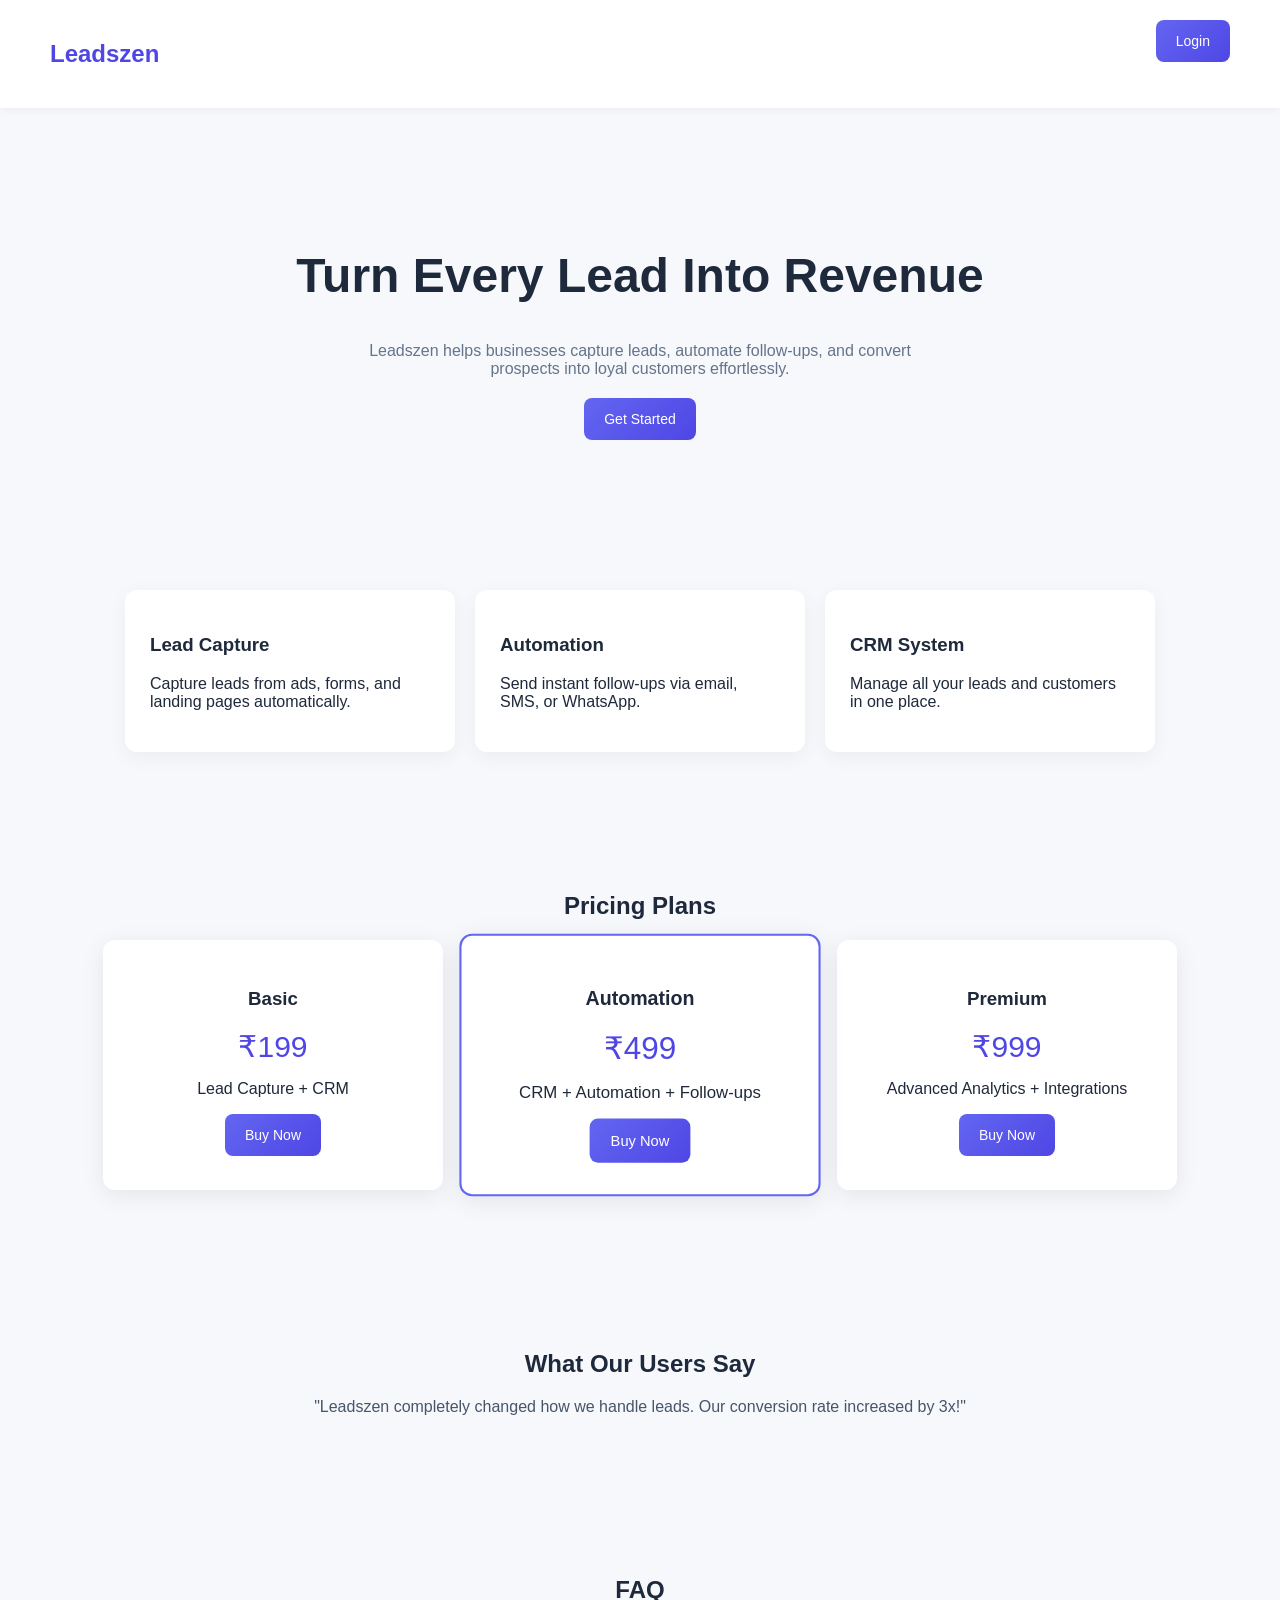
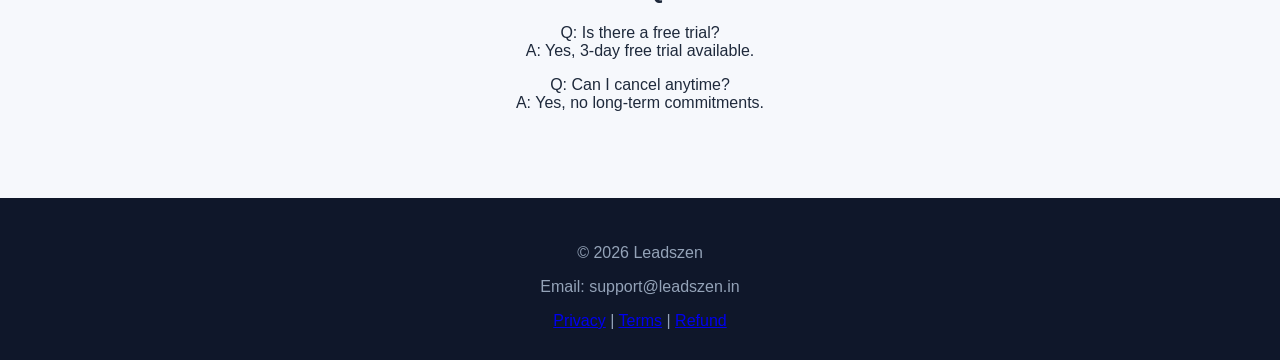
==== index.html @ 7868b352 "updated version of ui" ====
<!DOCTYPE html>
<html lang="en">
<head>
<meta charset="UTF-8">
<meta name="viewport" content="width=device-width, initial-scale=1.0">
<title>Leadszen - Smart Lead Automation</title>

<style>
body {
  margin: 0;
  font-family: 'Segoe UI', sans-serif;
  background: #f6f8fc;
  color: #1e293b;
}

/* HEADER */
header {
  display: flex;
  justify-content: space-between;
  padding: 20px 50px;
  background: white;
  box-shadow: 0 2px 10px rgba(0,0,0,0.05);
}

header h2 {
  color: #4f46e5;
}

.btn {
  height: 42px;               /* 👈 fixed height */
  padding: 0 20px;            /* remove vertical padding */
  background: linear-gradient(135deg, #6366f1, #4f46e5);
  color: white;
  border-radius: 8px;
  border: none;
  cursor: pointer;

  display: inline-flex;       /* 👈 center content */
  align-items: center;
  justify-content: center;

  font-size: 14px;
  font-weight: 500;
  text-decoration: none;
}

/* HERO */
.hero {
  text-align: center;
  padding: 100px 20px;
}

.hero h1 {
  font-size: 48px;
}

.hero p {
  margin: 20px auto;
  max-width: 600px;
  color: #64748b;
}

/* FEATURES */
.features {
  display: flex;
  justify-content: center;
  gap: 20px;
  padding: 50px;
  flex-wrap: wrap;
}

.feature {
  background: white;
  padding: 25px;
  width: 280px;
  border-radius: 12px;
  box-shadow: 0 5px 20px rgba(0,0,0,0.05);
}

/* PRICING */
.section {
  padding: 70px 20px;
  text-align: center;
}

.pricing-container {
  display: flex;
  justify-content: center;
  gap: 25px;
  flex-wrap: wrap;
}

.card {
  background: white;
  padding: 30px;
  width: 280px;
  border-radius: 12px;
  box-shadow: 0 5px 25px rgba(0,0,0,0.08);
}

.card.highlight {
  border: 2px solid #6366f1;
  transform: scale(1.05);
}

.price {
  font-size: 30px;
  color: #4f46e5;
  margin: 15px 0;
}

/* TESTIMONIAL */
.testimonial {
  max-width: 700px;
  margin: auto;
  color: #475569;
}

/* FOOTER */
footer {
  background: #0f172a;
  color: #94a3b8;
  padding: 30px;
  text-align: center;
}

/* LOGIN MODAL */
.modal {
  display: none;
  position: fixed;
  width: 100%;
  height: 100%;
  background: rgba(0,0,0,0.6);
  justify-content: center;
  align-items: center;
}

.modal-box {
  background: white;
  padding: 30px;
  border-radius: 10px;
  width: 320px;
  text-align: center;
}
</style>
</head>

<body>

<header>
  <h2>Leadszen</h2>
  <a href="/login.html" class="btn">Login</a>
</header>

<section class="hero">
  <h1>Turn Every Lead Into Revenue</h1>
  <p>
    Leadszen helps businesses capture leads, automate follow-ups, and convert prospects into loyal customers effortlessly.
  </p>
    <a href="/login.html" class="btn">Get Started</a>
</section>

<section class="features">
  <div class="feature">
    <h3>Lead Capture</h3>
    <p>Capture leads from ads, forms, and landing pages automatically.</p>
  </div>
  <div class="feature">
    <h3>Automation</h3>
    <p>Send instant follow-ups via email, SMS, or WhatsApp.</p>
  </div>
  <div class="feature">
    <h3>CRM System</h3>
    <p>Manage all your leads and customers in one place.</p>
  </div>
</section>

<section class="section">
  <h2>Pricing Plans</h2>
  <div class="pricing-container">

    <div class="card">
      <h3>Basic</h3>
      <p class="price">₹199</p>
      <p>Lead Capture + CRM</p>
      <button class="btn" onclick="buyPlan('basic')">Buy Now</button>
    </div>

    <div class="card highlight">
      <h3>Automation</h3>
      <p class="price">₹499</p>
      <p>CRM + Automation + Follow-ups</p>
      <button class="btn" onclick="buyPlan('automation')">Buy Now</button>
    </div>

    <div class="card">
      <h3>Premium</h3>
      <p class="price">₹999</p>
      <p>Advanced Analytics + Integrations</p>
      <button class="btn" onclick="buyPlan('premium')">Buy Now</button>
    </div>

  </div>
</section>

<section class="section">
  <h2>What Our Users Say</h2>
  <p class="testimonial">
    "Leadszen completely changed how we handle leads. Our conversion rate increased by 3x!"
  </p>
</section>

<section class="section">
  <h2>FAQ</h2>
  <p>Q: Is there a free trial?<br>A: Yes, 3-day free trial available.</p>
  <p>Q: Can I cancel anytime?<br>A: Yes, no long-term commitments.</p>
</section>

<footer>
  <p>© 2026 Leadszen</p>
  <p>Email: support@leadszen.in</p>
  <a href="/privacy-policy.html">Privacy</a> |
  <a href="/terms.html">Terms</a> |
  <a href="/refund-policy.html">Refund</a>
</footer>

<!-- LOGIN -->
<div class="modal" id="loginModal">
  <div class="modal-box">
    <h3>Login</h3>
    <input id="email" placeholder="Email"><br><br>
    <input id="password" type="password" placeholder="Password"><br><br>
    <button class="btn" onclick="login()">Login</button>
  </div>
</div>

<script>
function openLogin(){
  document.getElementById("loginModal").style.display="flex";
}

function login(){
  alert("Connect backend login here");
}

function buyPlan(plan){
  alert("Selected: " + plan + " (Next Razorpay)");
}
</script>

</body>
</html>
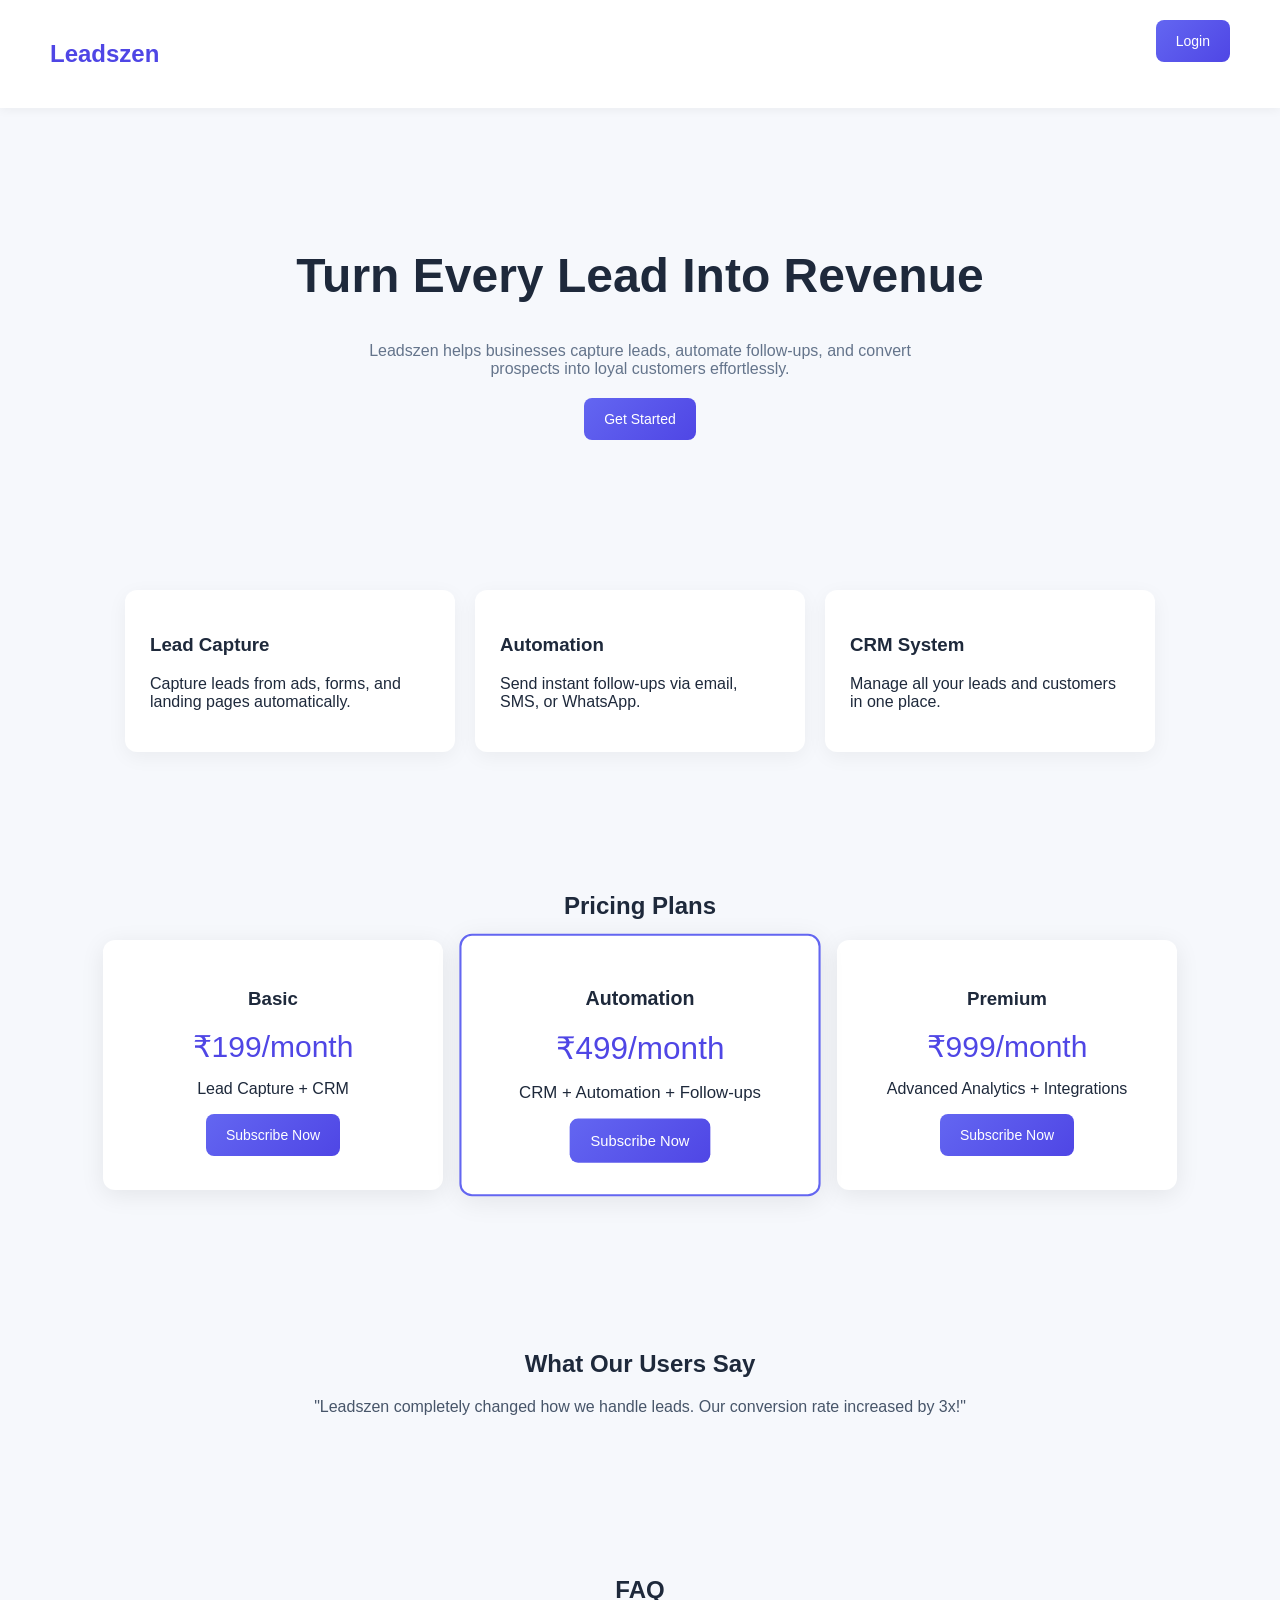
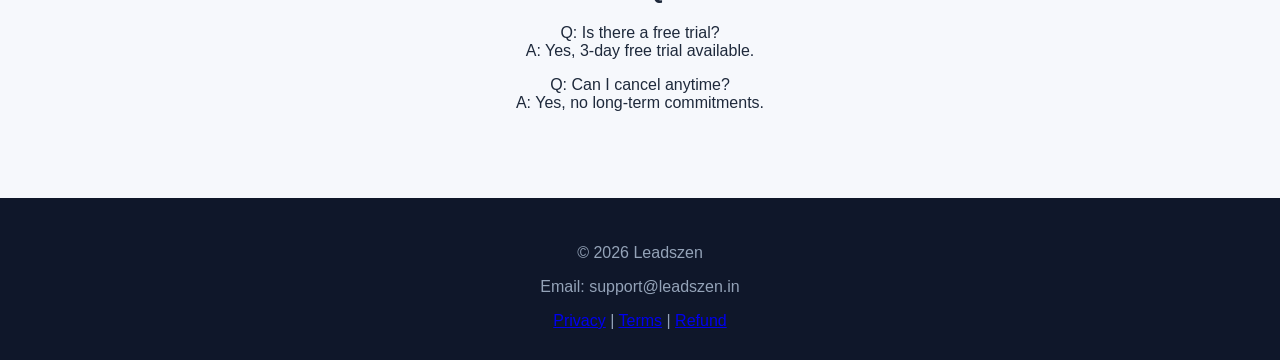
==== commit 0ae5220f: "update in testing" ====
--- a/index.html
+++ b/index.html
@@ -1,252 +1,482 @@
 <!DOCTYPE html>
 <html lang="en">
+
 <head>
-<meta charset="UTF-8">
-<meta name="viewport" content="width=device-width, initial-scale=1.0">
-<title>Leadszen - Smart Lead Automation</title>
-
-<style>
-body {
-  margin: 0;
-  font-family: 'Segoe UI', sans-serif;
-  background: #f6f8fc;
-  color: #1e293b;
+  <meta charset="UTF-8">
+  <meta name="viewport" content="width=device-width, initial-scale=1.0">
+  <title>Leadszen - Smart Lead Automation</title>
+  <link rel="icon" type="image/png" sizes="32x32" href="./assets/favicon.png">
+  <link rel="shortcut icon" href="./assets/favicon.png">
+
+  <style>
+    body {
+      margin: 0;
+      font-family: 'Segoe UI', sans-serif;
+      background: #f6f8fc;
+      color: #1e293b;
+    }
+
+    /* HEADER */
+    header {
+      display: flex;
+      justify-content: space-between;
+      padding: 20px 50px;
+      background: white;
+      box-shadow: 0 2px 10px rgba(0, 0, 0, 0.05);
+    }
+
+    header h2 {
+      color: #4f46e5;
+    }
+
+    .btn {
+      height: 42px;
+      /* 👈 fixed height */
+      padding: 0 20px;
+      /* remove vertical padding */
+      background: linear-gradient(135deg, #6366f1, #4f46e5);
+      color: white;
+      border-radius: 8px;
+      border: none;
+      cursor: pointer;
+
+      display: inline-flex;
+      /* 👈 center content */
+      align-items: center;
+      justify-content: center;
+
+      font-size: 14px;
+      font-weight: 500;
+      text-decoration: none;
+    }
+
+    /* HERO */
+    .hero {
+      text-align: center;
+      padding: 100px 20px;
+    }
+
+    .hero h1 {
+      font-size: 48px;
+    }
+
+    .hero p {
+      margin: 20px auto;
+      max-width: 600px;
+      color: #64748b;
+    }
+
+    /* FEATURES */
+    .features {
+      display: flex;
+      justify-content: center;
+      gap: 20px;
+      padding: 50px;
+      flex-wrap: wrap;
+    }
+
+    .feature {
+      background: white;
+      padding: 25px;
+      width: 280px;
+      border-radius: 12px;
+      box-shadow: 0 5px 20px rgba(0, 0, 0, 0.05);
+    }
+
+    /* PRICING */
+    .section {
+      padding: 70px 20px;
+      text-align: center;
+    }
+
+    .pricing-container {
+      display: flex;
+      justify-content: center;
+      gap: 25px;
+      flex-wrap: wrap;
+    }
+
+    .card {
+      background: white;
+      padding: 30px;
+      width: 280px;
+      border-radius: 12px;
+      box-shadow: 0 5px 25px rgba(0, 0, 0, 0.08);
+    }
+
+    .card.highlight {
+      border: 2px solid #6366f1;
+      transform: scale(1.05);
+    }
+
+    .price {
+      font-size: 30px;
+      color: #4f46e5;
+      margin: 15px 0;
+    }
+
+    /* TESTIMONIAL */
+    .testimonial {
+      max-width: 700px;
+      margin: auto;
+      color: #475569;
+    }
+
+    /* FOOTER */
+    footer {
+      background: #0f172a;
+      color: #94a3b8;
+      padding: 30px;
+      text-align: center;
+    }
+
+    /* LOGIN MODAL */
+    .modal {
+      display: none;
+      position: fixed;
+      width: 100%;
+      height: 100%;
+      background: rgba(0, 0, 0, 0.6);
+      justify-content: center;
+      align-items: center;
+    }
+
+    .modal-box {
+      background: white;
+      padding: 30px;
+      border-radius: 10px;
+      width: 320px;
+      text-align: center;
+    }
+
+
+.subscription-alert {
+  display: none;
+
+  background: #6366f1;
+  color: #ffffff;
+
+  padding: 15px;
+  margin: 20px auto;
+  max-width: 800px;
+
+  border-radius: 8px;
+  border: 2px solid #ffffff;
+
+  text-align: center;
+  font-weight: 600;
+  line-height: 1.6;
+
+  animation: pulseAlert 2s infinite;
 }
 
-/* HEADER */
-header {
-  display: flex;
-  justify-content: space-between;
-  padding: 20px 50px;
-  background: white;
-  box-shadow: 0 2px 10px rgba(0,0,0,0.05);
+.subs {
+  color: #0dfe00;
+  font-weight: 700;
 }
 
-header h2 {
-  color: #4f46e5;
+@keyframes pulseAlert {
+  0% {
+    transform: scale(1);
+    box-shadow: 0 0 0 rgba(99, 102, 241, 0.4);
+    border-color: #ffffff;
+  }
+
+  50% {
+    transform: scale(1.02);
+    box-shadow: 0 0 20px rgba(99, 102, 241, 0.9);
+    border-color: #0dfe00;
+  }
+
+  100% {
+    transform: scale(1);
+    box-shadow: 0 0 0 rgba(99, 102, 241, 0.4);
+    border-color: #ffffff;
+  }
 }
 
-.btn {
-  height: 42px;               /* 👈 fixed height */
-  padding: 0 20px;            /* remove vertical padding */
-  background: linear-gradient(135deg, #6366f1, #4f46e5);
-  color: white;
-  border-radius: 8px;
-  border: none;
-  cursor: pointer;
-
-  display: inline-flex;       /* 👈 center content */
-  align-items: center;
-  justify-content: center;
-
-  font-size: 14px;
-  font-weight: 500;
-  text-decoration: none;
+  </style>
+</head>
+
+<body>
+
+  <header>
+    <h2>Leadszen</h2>
+    <a href="/login.html" class="btn">Login</a>
+  </header>
+
+  <section class="hero">
+    <h1>Turn Every Lead Into Revenue</h1>
+    <p>
+      Leadszen helps businesses capture leads, automate follow-ups, and convert prospects into loyal customers
+      effortlessly.
+    </p>
+    <a href="/login.html" class="btn">Get Started</a>
+  </section>
+
+  
+  <div id="subscriptionAlert" class="subscription-alert">
+🚀 Your account is ready.<br>
+Choose a <b class="subs">subscription</b> plan below 👇 to unlock all LeadsZen features and automation tools.
+</div>
+
+  <section class="features">
+    <div class="feature">
+      <h3>Lead Capture</h3>
+      <p>Capture leads from ads, forms, and landing pages automatically.</p>
+    </div>
+    <div class="feature">
+      <h3>Automation</h3>
+      <p>Send instant follow-ups via email, SMS, or WhatsApp.</p>
+    </div>
+    <div class="feature">
+      <h3>CRM System</h3>
+      <p>Manage all your leads and customers in one place.</p>
+    </div>
+  </section>
+
+
+  <section class="section">
+    <h2>Pricing Plans</h2>
+    <div class="pricing-container">
+
+      <div class="card">
+        <h3>Basic</h3>
+        <p class="price">₹199<span>/month</span></p>
+        <p>Lead Capture + CRM</p>
+        <button class="btn" onclick="buyPlan('basic')">Subscribe Now</button>
+      </div>
+
+      <div class="card highlight">
+        <h3>Automation</h3>
+        <p class="price">₹499<span>/month</span></p>
+        <p>CRM + Automation + Follow-ups</p>
+        <button class="btn" onclick="buyPlan('automation')">Subscribe Now</button>
+      </div>
+
+      <div class="card">
+        <h3>Premium</h3>
+        <p class="price">₹999<span>/month</span></p>
+        <p>Advanced Analytics + Integrations</p>
+        <button class="btn" onclick="buyPlan('premium')">Subscribe Now</button>
+      </div>
+
+    </div>
+  </section>
+
+  <section class="section">
+    <h2>What Our Users Say</h2>
+    <p class="testimonial">
+      "Leadszen completely changed how we handle leads. Our conversion rate increased by 3x!"
+    </p>
+  </section>
+
+  <section class="section">
+    <h2>FAQ</h2>
+    <p>Q: Is there a free trial?<br>A: Yes, 3-day free trial available.</p>
+    <p>Q: Can I cancel anytime?<br>A: Yes, no long-term commitments.</p>
+  </section>
+
+  <footer>
+    <p>© 2026 Leadszen</p>
+    <p>Email: support@leadszen.in</p>
+    <a href="/privacy-policy.html">Privacy</a> |
+    <a href="/terms.html">Terms</a> |
+    <a href="/refund-policy.html">Refund</a>
+  </footer>
+
+  <!-- LOGIN -->
+  <div class="modal" id="loginModal">
+    <div class="modal-box">
+      <h3>Login</h3>
+      <input id="email" placeholder="Email"><br><br>
+      <input id="password" type="password" placeholder="Password"><br><br>
+      <button class="btn" onclick="login()">Login</button>
+    </div>
+  </div>
+
+  <script>
+    function openLogin() {
+      document.getElementById("loginModal").style.display = "flex";
+    }
+
+    function login() {
+      alert("Connect backend login here");
+    }
+
+    function buyPlan(plan) {
+      alert("Selected: " + plan + " (Next Razorpay)");
+    }
+
+
+  </script>
+  <script src="https://checkout.razorpay.com/v1/checkout.js"></script>
+
+
+  <script>
+
+    async function buyPlan(plan) {
+
+      const token = localStorage.getItem("token");
+
+      const API = "https://leadszen-v1.onrender.com/api";
+      // const API = "http://localhost:3000/api";
+if (!token) {
+
+  // showToast(
+  //   "🚀 Create an account and subscribe to a plan to get started with LeadsZen."
+  // );
+
+  alert("🚀 Create an account and subscribe to a plan to get started with LeadsZen.");
+
+  setTimeout(() => {
+    window.location.href = "login.html";
+  }, 3000);
+
+  return;
 }
 
-/* HERO */
-.hero {
-  text-align: center;
-  padding: 100px 20px;
+      try {
+
+        const response = await fetch(
+          `${API}/payment/create-order`,
+          {
+            method: "POST",
+            headers: {
+              "Content-Type": "application/json",
+              "Authorization": `Bearer ${token}`
+            },
+            body: JSON.stringify({
+              plan: plan.toUpperCase()
+            })
+          }
+        );
+
+        const data = await response.json();
+
+        if (!data.success) {
+
+          alert(data.message);
+
+          return;
+        }
+
+        const order = data.order;
+
+        const options = {
+
+          key: data.key,
+
+          amount: order.amount,
+
+          currency: order.currency,
+
+          name: "LeadsZen",
+
+          description: plan + " Plan",
+
+          order_id: order.id,
+
+          handler: async function (response) {
+
+            await verifyPayment(response);
+
+          },
+
+          theme: {
+            color: "#6366f1"
+          }
+
+        };
+        console.log("------options--------", options);
+
+        const rzp = new Razorpay(options);
+
+        rzp.on('payment.failed', function (response) {
+          console.log("PAYMENT FAILED");
+
+          console.log('---------resp------', response);
+
+          console.log('------err--------', response.error);
+
+        });
+
+        rzp.open();
+
+      } catch (err) {
+
+        console.error('-----err-----', err);
+
+        alert("Payment initialization failed");
+
+      }
+
+    }
+
+  </script>
+
+
+  <script>
+
+    const API = "https://leadszen-v1.onrender.com/api";
+    // const API = "http://localhost:3000/api";
+
+    async function verifyPayment(paymentData) {
+
+      const token = localStorage.getItem("token");
+
+      const response = await fetch(`
+    ${API}/payment/verify`,
+        {
+          method: "POST",
+
+          headers: {
+            "Content-Type": "application/json",
+            "Authorization": `Bearer ${token}`
+          },
+
+          body: JSON.stringify(paymentData)
+        }
+      );
+
+      const data = await response.json();
+
+      if (data.success) {
+
+        alert("Payment Successful");
+
+        window.location.href = "dashboard.html";
+
+      } else {
+
+        alert("Payment Verification Failed");
+
+      }
+
+    }
+
+    const params =new URLSearchParams( window.location.search);
+
+if(params.get("subscription")=== "required"){
+   document
+   .getElementById("subscriptionAlert")
+   .style.display = "block";
 }
 
-.hero h1 {
-  font-size: 48px;
-}
-
-.hero p {
-  margin: 20px auto;
-  max-width: 600px;
-  color: #64748b;
-}
-
-/* FEATURES */
-.features {
-  display: flex;
-  justify-content: center;
-  gap: 20px;
-  padding: 50px;
-  flex-wrap: wrap;
-}
-
-.feature {
-  background: white;
-  padding: 25px;
-  width: 280px;
-  border-radius: 12px;
-  box-shadow: 0 5px 20px rgba(0,0,0,0.05);
-}
-
-/* PRICING */
-.section {
-  padding: 70px 20px;
-  text-align: center;
-}
-
-.pricing-container {
-  display: flex;
-  justify-content: center;
-  gap: 25px;
-  flex-wrap: wrap;
-}
-
-.card {
-  background: white;
-  padding: 30px;
-  width: 280px;
-  border-radius: 12px;
-  box-shadow: 0 5px 25px rgba(0,0,0,0.08);
-}
-
-.card.highlight {
-  border: 2px solid #6366f1;
-  transform: scale(1.05);
-}
-
-.price {
-  font-size: 30px;
-  color: #4f46e5;
-  margin: 15px 0;
-}
-
-/* TESTIMONIAL */
-.testimonial {
-  max-width: 700px;
-  margin: auto;
-  color: #475569;
-}
-
-/* FOOTER */
-footer {
-  background: #0f172a;
-  color: #94a3b8;
-  padding: 30px;
-  text-align: center;
-}
-
-/* LOGIN MODAL */
-.modal {
-  display: none;
-  position: fixed;
-  width: 100%;
-  height: 100%;
-  background: rgba(0,0,0,0.6);
-  justify-content: center;
-  align-items: center;
-}
-
-.modal-box {
-  background: white;
-  padding: 30px;
-  border-radius: 10px;
-  width: 320px;
-  text-align: center;
-}
-</style>
-</head>
-
-<body>
-
-<header>
-  <h2>Leadszen</h2>
-  <a href="/login.html" class="btn">Login</a>
-</header>
-
-<section class="hero">
-  <h1>Turn Every Lead Into Revenue</h1>
-  <p>
-    Leadszen helps businesses capture leads, automate follow-ups, and convert prospects into loyal customers effortlessly.
-  </p>
-    <a href="/login.html" class="btn">Get Started</a>
-</section>
-
-<section class="features">
-  <div class="feature">
-    <h3>Lead Capture</h3>
-    <p>Capture leads from ads, forms, and landing pages automatically.</p>
-  </div>
-  <div class="feature">
-    <h3>Automation</h3>
-    <p>Send instant follow-ups via email, SMS, or WhatsApp.</p>
-  </div>
-  <div class="feature">
-    <h3>CRM System</h3>
-    <p>Manage all your leads and customers in one place.</p>
-  </div>
-</section>
-
-<section class="section">
-  <h2>Pricing Plans</h2>
-  <div class="pricing-container">
-
-    <div class="card">
-      <h3>Basic</h3>
-      <p class="price">₹199</p>
-      <p>Lead Capture + CRM</p>
-      <button class="btn" onclick="buyPlan('basic')">Buy Now</button>
-    </div>
-
-    <div class="card highlight">
-      <h3>Automation</h3>
-      <p class="price">₹499</p>
-      <p>CRM + Automation + Follow-ups</p>
-      <button class="btn" onclick="buyPlan('automation')">Buy Now</button>
-    </div>
-
-    <div class="card">
-      <h3>Premium</h3>
-      <p class="price">₹999</p>
-      <p>Advanced Analytics + Integrations</p>
-      <button class="btn" onclick="buyPlan('premium')">Buy Now</button>
-    </div>
-
-  </div>
-</section>
-
-<section class="section">
-  <h2>What Our Users Say</h2>
-  <p class="testimonial">
-    "Leadszen completely changed how we handle leads. Our conversion rate increased by 3x!"
-  </p>
-</section>
-
-<section class="section">
-  <h2>FAQ</h2>
-  <p>Q: Is there a free trial?<br>A: Yes, 3-day free trial available.</p>
-  <p>Q: Can I cancel anytime?<br>A: Yes, no long-term commitments.</p>
-</section>
-
-<footer>
-  <p>© 2026 Leadszen</p>
-  <p>Email: support@leadszen.in</p>
-  <a href="/privacy-policy.html">Privacy</a> |
-  <a href="/terms.html">Terms</a> |
-  <a href="/refund-policy.html">Refund</a>
-</footer>
-
-<!-- LOGIN -->
-<div class="modal" id="loginModal">
-  <div class="modal-box">
-    <h3>Login</h3>
-    <input id="email" placeholder="Email"><br><br>
-    <input id="password" type="password" placeholder="Password"><br><br>
-    <button class="btn" onclick="login()">Login</button>
-  </div>
-</div>
-
-<script>
-function openLogin(){
-  document.getElementById("loginModal").style.display="flex";
-}
-
-function login(){
-  alert("Connect backend login here");
-}
-
-function buyPlan(plan){
-  alert("Selected: " + plan + " (Next Razorpay)");
-}
-</script>
+    function showToast(msg) {
+      const t = document.getElementById("toast");
+      t.innerText = msg;
+      t.className = "toast show";
+
+      setTimeout(() => {
+        t.className = "toast";
+      }, 3000);
+    }
+
+
+  </script>
+<div id="toast" class="toast"></div>
 
 </body>
+
 </html>
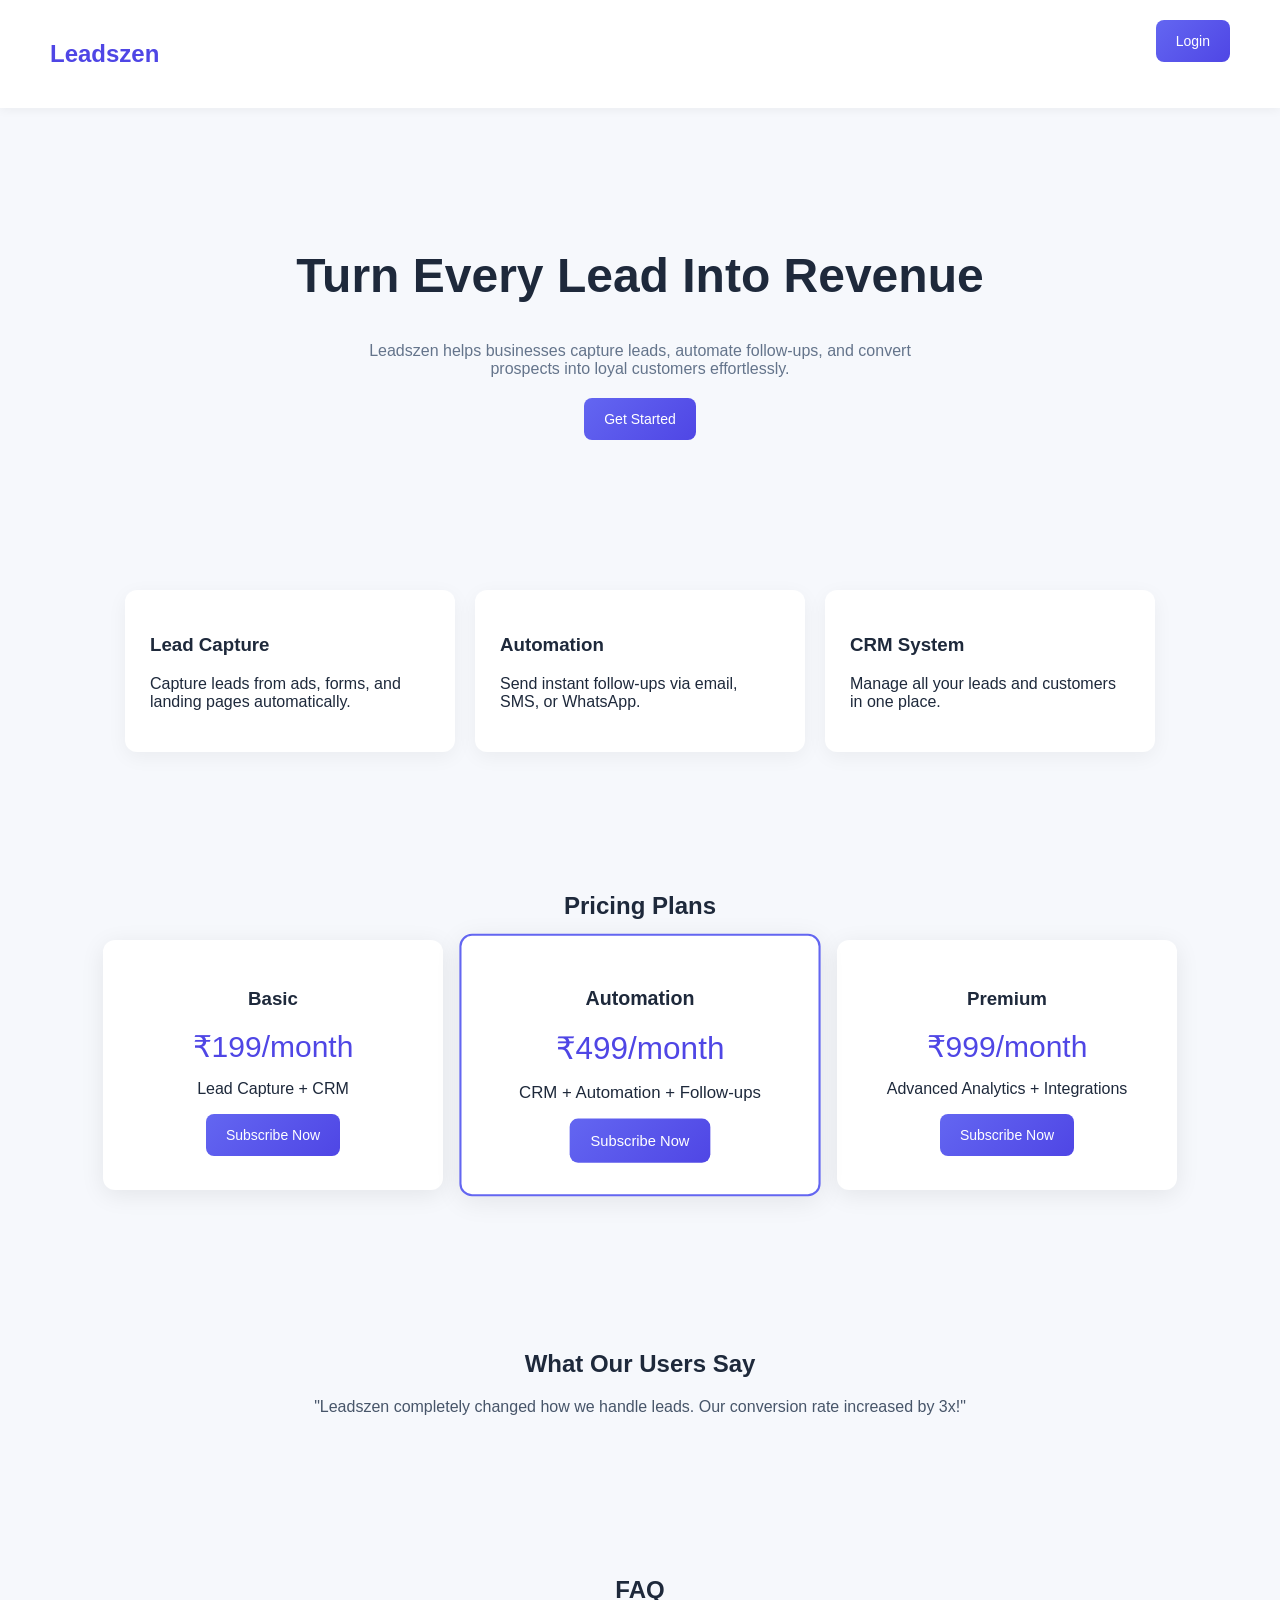
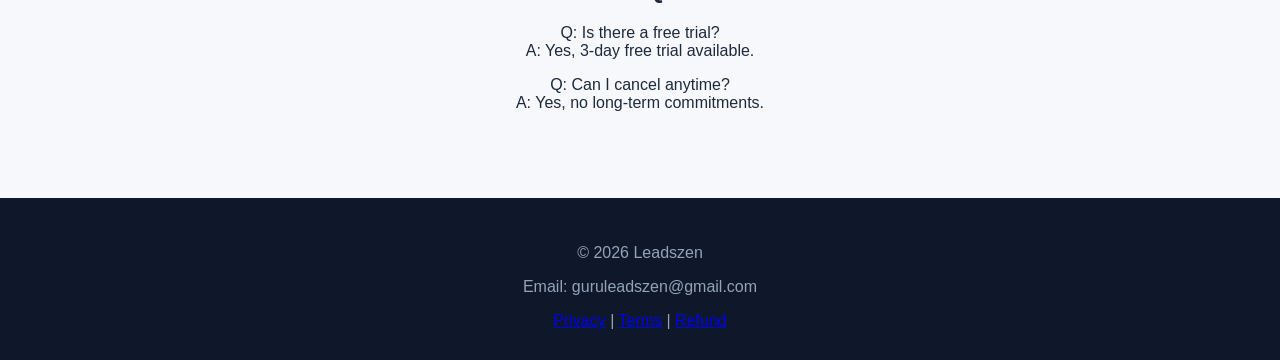
==== commit 25acd368: "just cmt" ====
--- a/index.html
+++ b/index.html
@@ -4,7 +4,10 @@
 <head>
   <meta charset="UTF-8">
   <meta name="viewport" content="width=device-width, initial-scale=1.0">
-  <title>Leadszen - Smart Lead Automation</title>
+  <!-- <title>Leadszen - Smart Lead Automation</title> -->
+  <title>LeadsZen CRM | Smart Lead Management & Customer Follow-up Software</title>
+  <meta name="description"
+    content="LeadsZen CRM helps businesses manage leads, track customers, automate follow-ups, and improve sales conversions with an easy-to-use lead management system." />
   <link rel="icon" type="image/png" sizes="32x32" href="./assets/favicon.png">
   <link rel="shortcut icon" href="./assets/favicon.png">
 
@@ -279,7 +282,7 @@
 
   <footer>
     <p>© 2026 Leadszen</p>
-    <p>Email: support@leadszen.in</p>
+    <p>Email: guruleadszen@gmail.com</p>
     <a href="/privacy-policy.html">Privacy</a> |
     <a href="/terms.html">Terms</a> |
     <a href="/refund-policy.html">Refund</a>
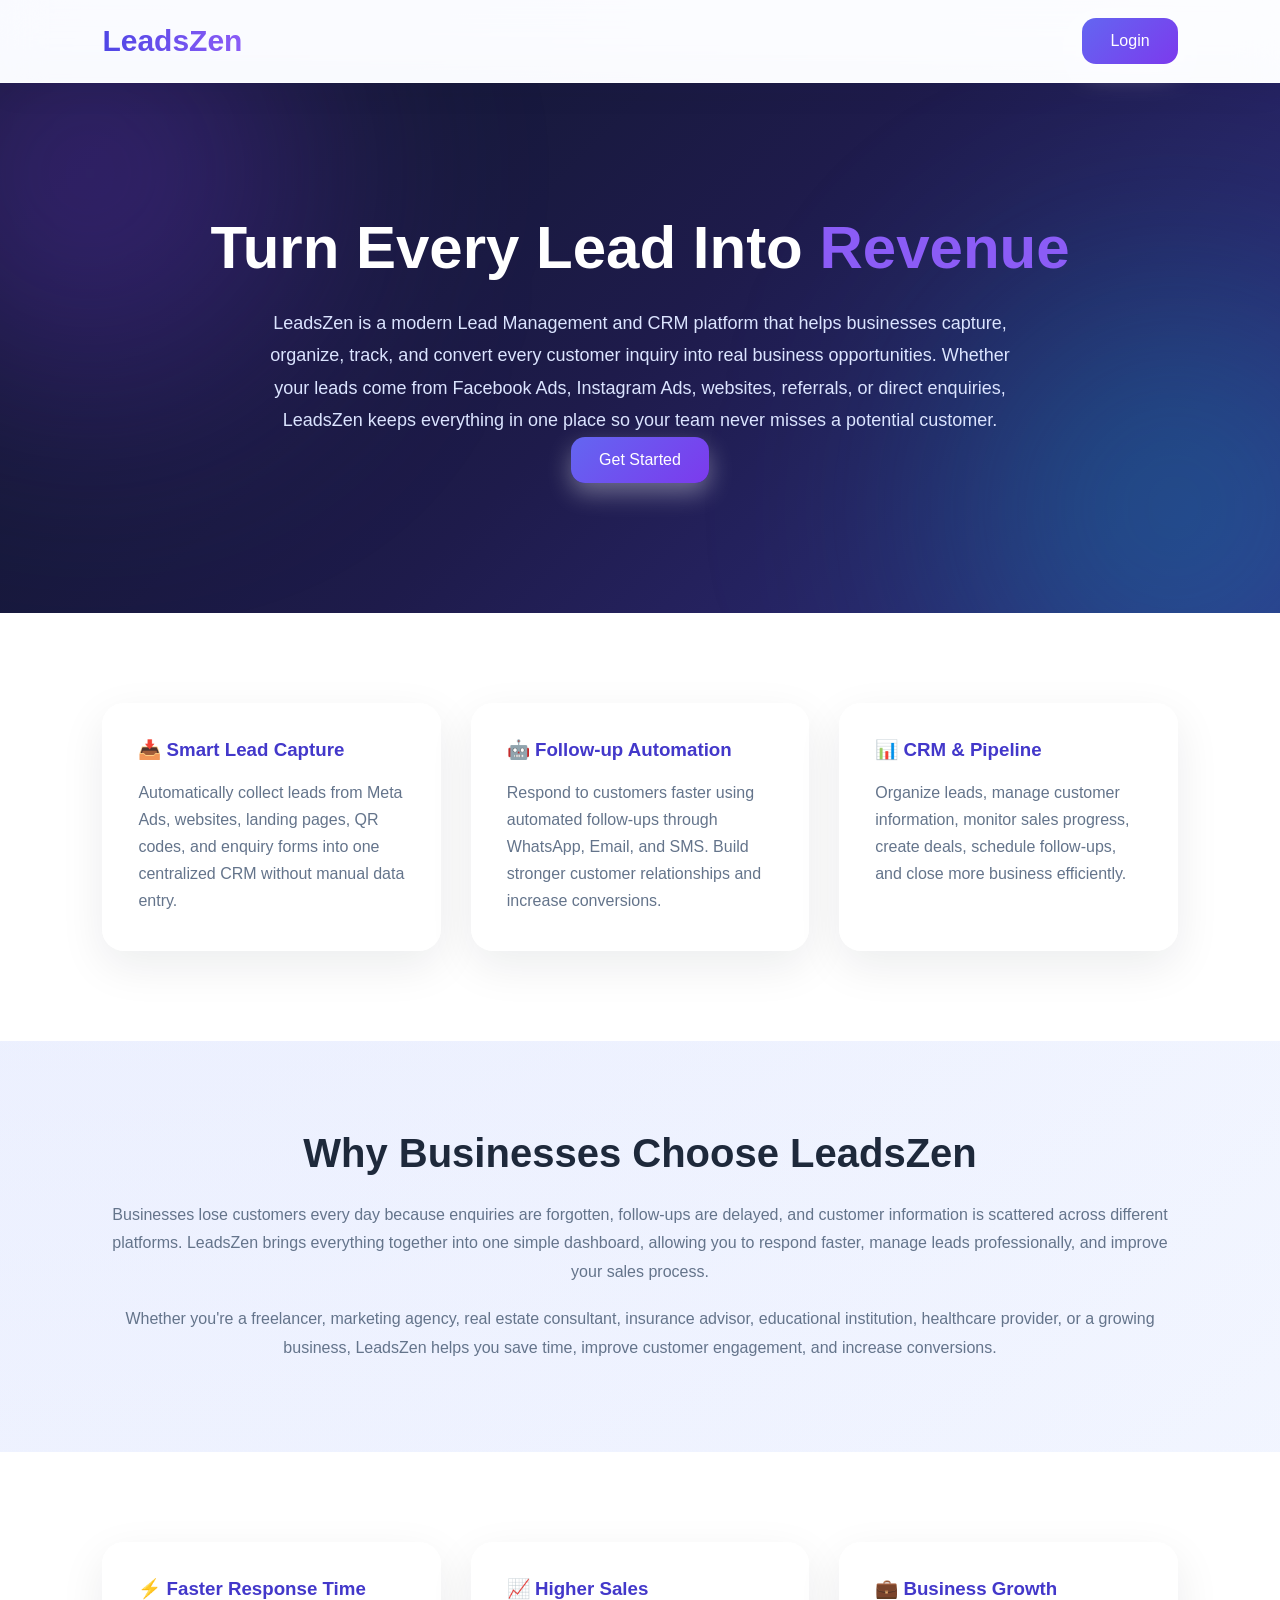
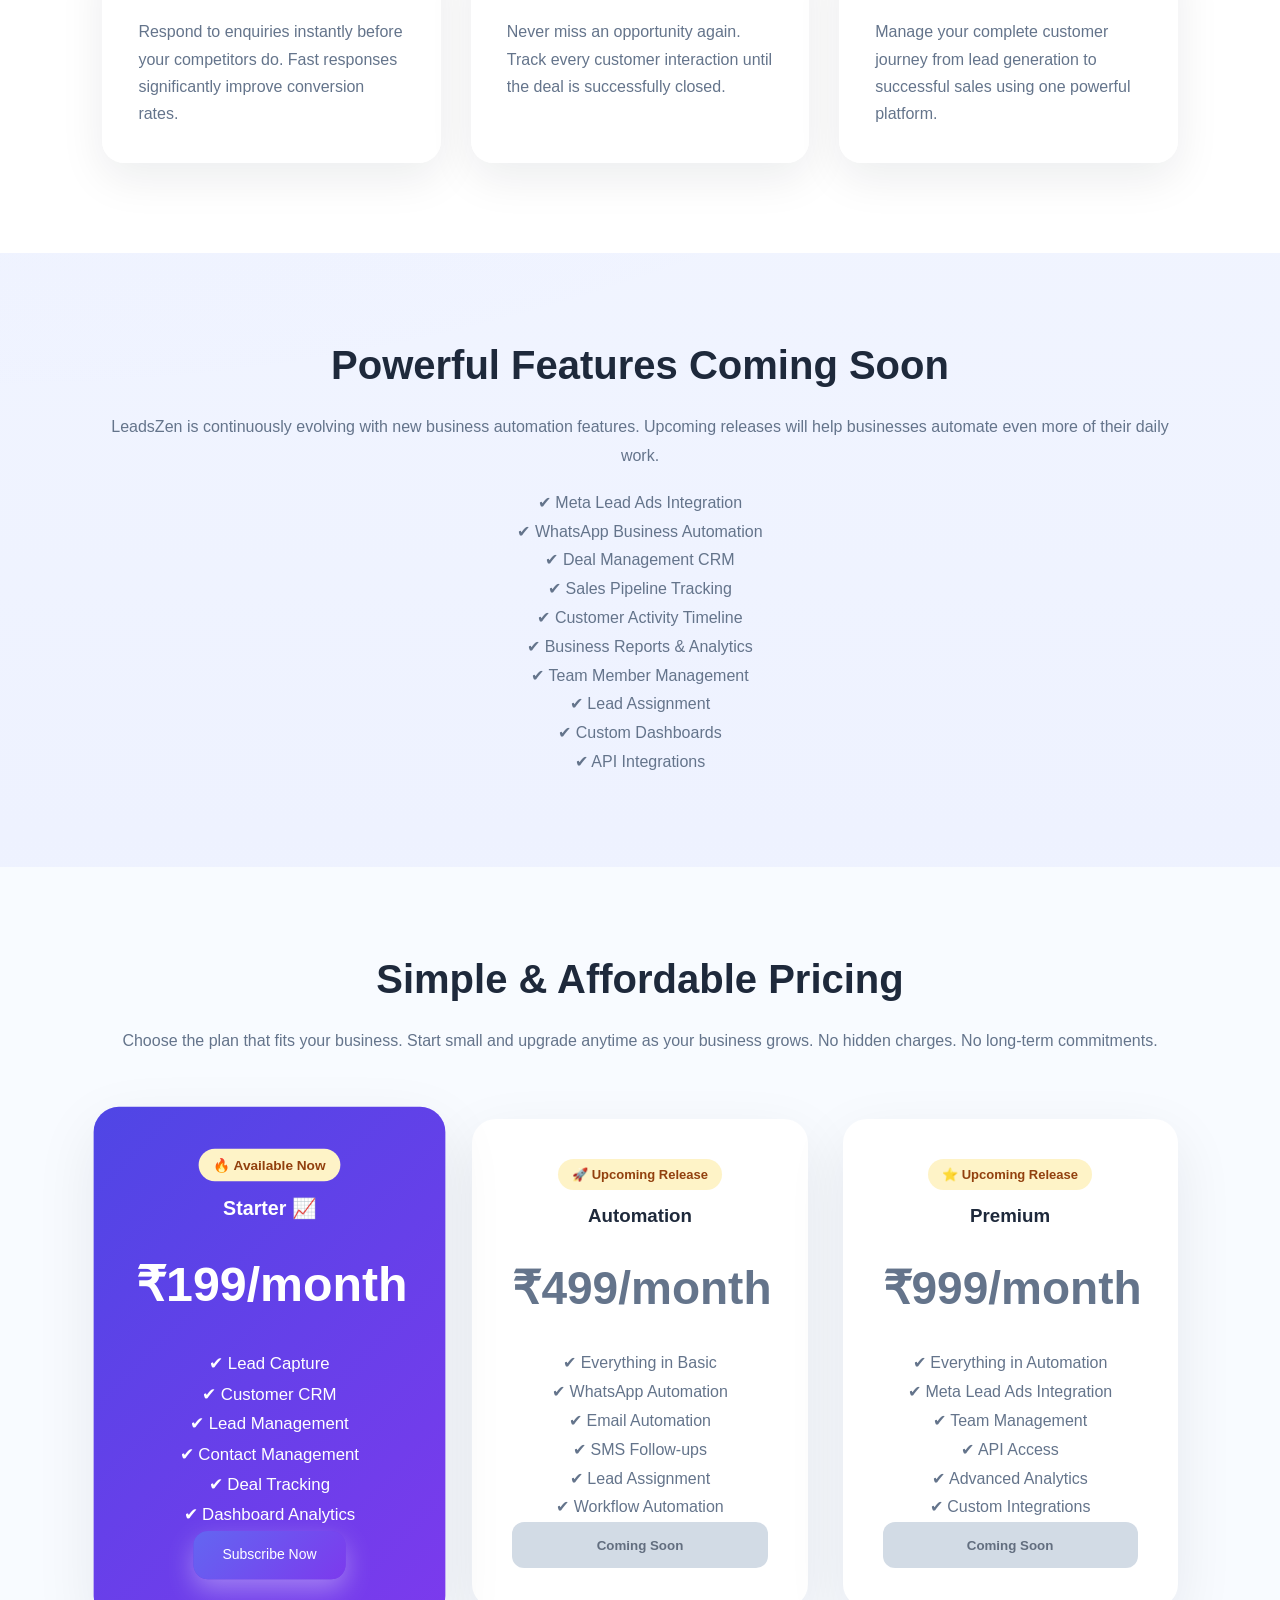
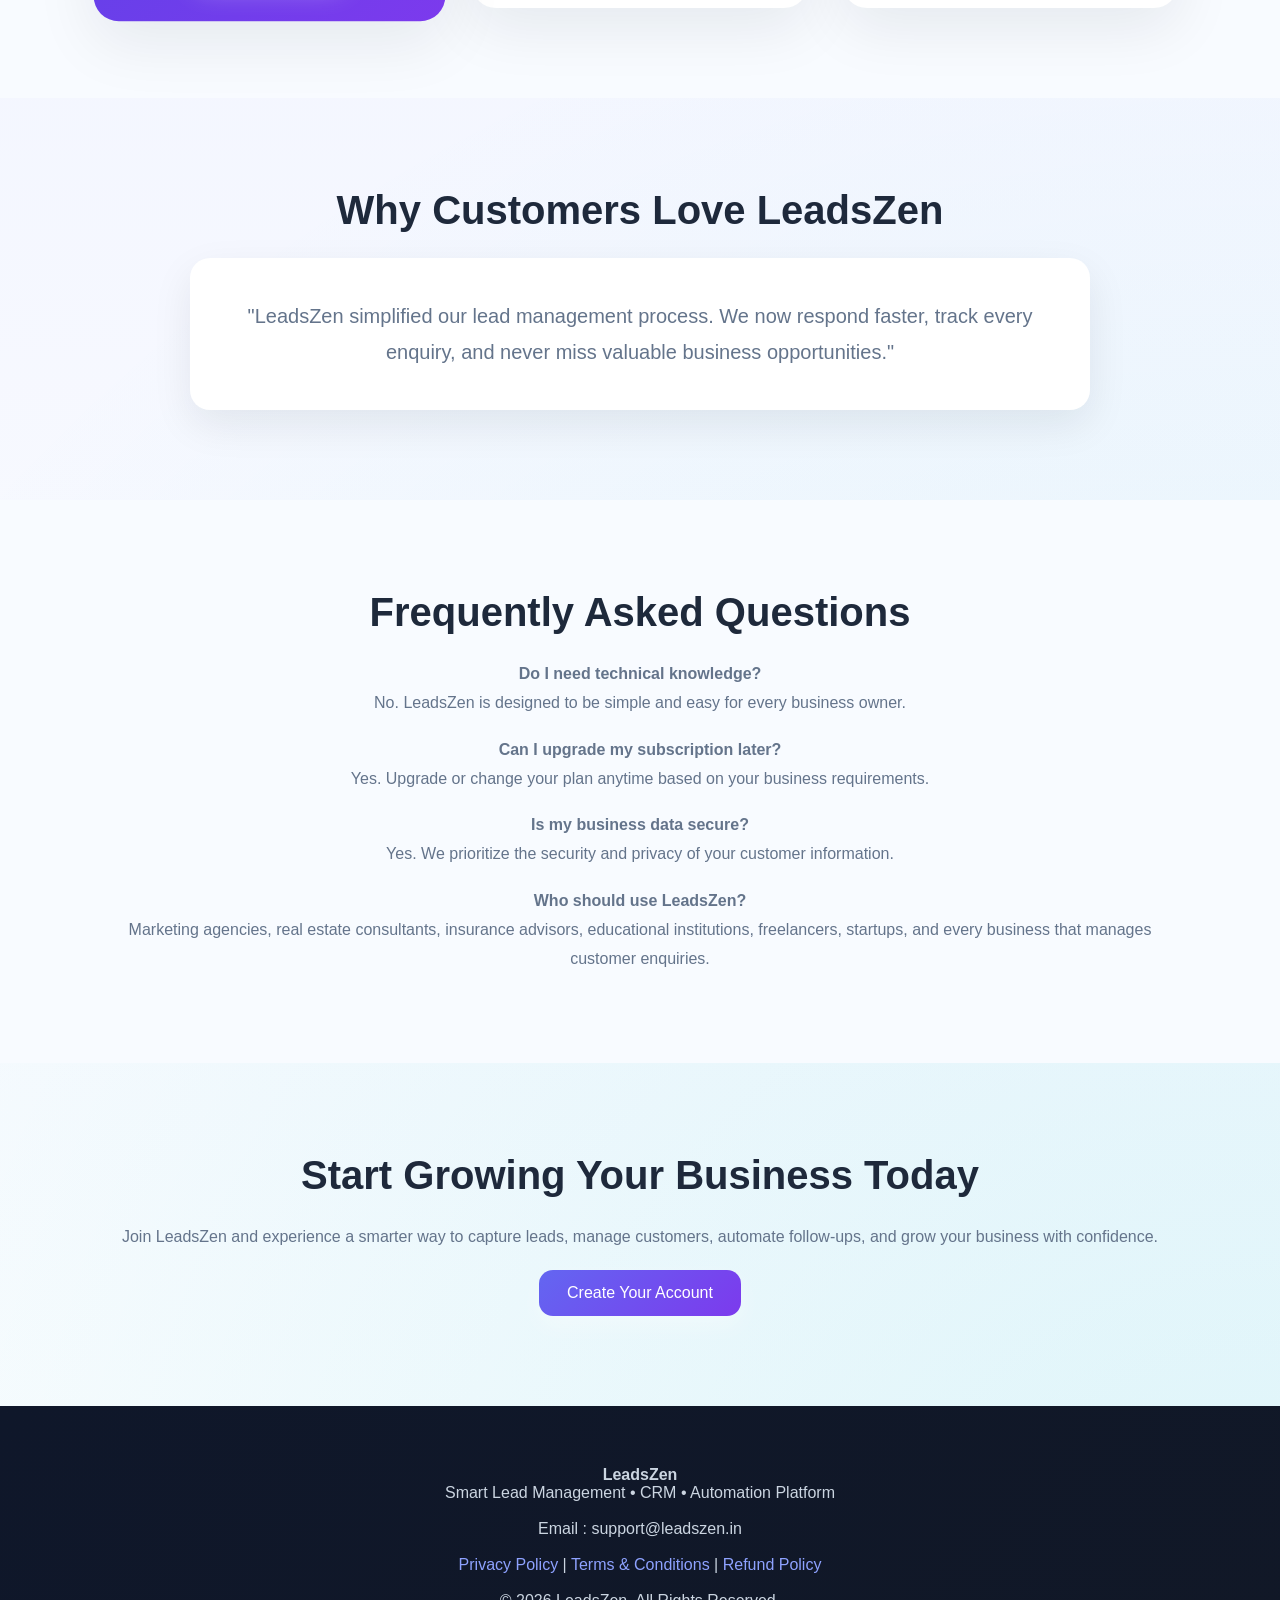
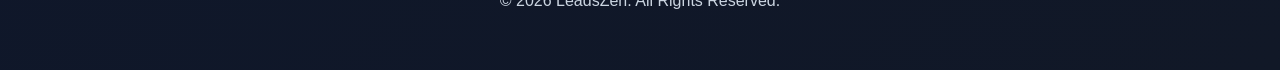
==== commit 537787da: "all updated" ====
--- a/index.html
+++ b/index.html
@@ -1,6 +1,5 @@
 <!DOCTYPE html>
 <html lang="en">
-
 <head>
   <meta charset="UTF-8">
   <meta name="viewport" content="width=device-width, initial-scale=1.0">
@@ -10,337 +9,588 @@
     content="LeadsZen CRM helps businesses manage leads, track customers, automate follow-ups, and improve sales conversions with an easy-to-use lead management system." />
   <link rel="icon" type="image/png" sizes="32x32" href="./assets/favicon.png">
   <link rel="shortcut icon" href="./assets/favicon.png">
-
   <style>
-    body {
-      margin: 0;
-      font-family: 'Segoe UI', sans-serif;
-      background: #f6f8fc;
-      color: #1e293b;
-    }
-
-    /* HEADER */
-    header {
-      display: flex;
-      justify-content: space-between;
-      padding: 20px 50px;
-      background: white;
-      box-shadow: 0 2px 10px rgba(0, 0, 0, 0.05);
-    }
-
-    header h2 {
-      color: #4f46e5;
-    }
-
-    .btn {
-      height: 42px;
-      /* 👈 fixed height */
-      padding: 0 20px;
-      /* remove vertical padding */
-      background: linear-gradient(135deg, #6366f1, #4f46e5);
-      color: white;
-      border-radius: 8px;
-      border: none;
-      cursor: pointer;
-
-      display: inline-flex;
-      /* 👈 center content */
-      align-items: center;
-      justify-content: center;
-
-      font-size: 14px;
-      font-weight: 500;
-      text-decoration: none;
-    }
-
-    /* HERO */
-    .hero {
-      text-align: center;
-      padding: 100px 20px;
-    }
-
-    .hero h1 {
-      font-size: 48px;
-    }
-
-    .hero p {
-      margin: 20px auto;
-      max-width: 600px;
-      color: #64748b;
-    }
-
-    /* FEATURES */
-    .features {
-      display: flex;
-      justify-content: center;
-      gap: 20px;
-      padding: 50px;
-      flex-wrap: wrap;
-    }
-
-    .feature {
-      background: white;
-      padding: 25px;
-      width: 280px;
-      border-radius: 12px;
-      box-shadow: 0 5px 20px rgba(0, 0, 0, 0.05);
-    }
-
-    /* PRICING */
-    .section {
-      padding: 70px 20px;
-      text-align: center;
-    }
-
-    .pricing-container {
-      display: flex;
-      justify-content: center;
-      gap: 25px;
-      flex-wrap: wrap;
-    }
-
-    .card {
-      background: white;
-      padding: 30px;
-      width: 280px;
-      border-radius: 12px;
-      box-shadow: 0 5px 25px rgba(0, 0, 0, 0.08);
-    }
-
-    .card.highlight {
-      border: 2px solid #6366f1;
-      transform: scale(1.05);
-    }
-
-    .price {
-      font-size: 30px;
-      color: #4f46e5;
-      margin: 15px 0;
-    }
-
-    /* TESTIMONIAL */
-    .testimonial {
-      max-width: 700px;
-      margin: auto;
-      color: #475569;
-    }
-
-    /* FOOTER */
-    footer {
-      background: #0f172a;
-      color: #94a3b8;
-      padding: 30px;
-      text-align: center;
-    }
-
-    /* LOGIN MODAL */
-    .modal {
-      display: none;
-      position: fixed;
-      width: 100%;
-      height: 100%;
-      background: rgba(0, 0, 0, 0.6);
-      justify-content: center;
-      align-items: center;
-    }
-
-    .modal-box {
-      background: white;
-      padding: 30px;
-      border-radius: 10px;
-      width: 320px;
-      text-align: center;
-    }
-
-
-.subscription-alert {
-  display: none;
-
-  background: #6366f1;
-  color: #ffffff;
-
-  padding: 15px;
-  margin: 20px auto;
-  max-width: 800px;
-
-  border-radius: 8px;
-  border: 2px solid #ffffff;
-
-  text-align: center;
-  font-weight: 600;
-  line-height: 1.6;
-
-  animation: pulseAlert 2s infinite;
-}
-
-.subs {
-  color: #0dfe00;
-  font-weight: 700;
-}
-
-@keyframes pulseAlert {
-  0% {
-    transform: scale(1);
-    box-shadow: 0 0 0 rgba(99, 102, 241, 0.4);
-    border-color: #ffffff;
-  }
-
-  50% {
-    transform: scale(1.02);
-    box-shadow: 0 0 20px rgba(99, 102, 241, 0.9);
-    border-color: #0dfe00;
-  }
-
-  100% {
-    transform: scale(1);
-    box-shadow: 0 0 0 rgba(99, 102, 241, 0.4);
-    border-color: #ffffff;
-  }
-}
-
+    /* ===============================
+   LEADSZEN PREMIUM SAAS THEME
+===============================*/
+*{
+    margin:0;
+    padding:0;
+    box-sizing:border-box;
+}
+html{
+    scroll-behavior:smooth;
+}
+body{
+    font-family:'Segoe UI',sans-serif;
+    color:#1e293b;
+    background:
+    radial-gradient(circle at top left,#818cf822,transparent 40%),
+    radial-gradient(circle at bottom right,#06b6d422,transparent 35%),
+    linear-gradient(180deg,#f8fbff,#eef2ff,#ffffff);
+    overflow-x:hidden;
+}
+.hero h1{
+    font-size:58px;
+    font-weight:800;
+}
+.changing-word{
+    color:#8b5cf6;
+    display:inline-block;
+    min-width:240px;
+    text-align:left;
+    position:relative;
+}
+/* Scrollbar */
+::-webkit-scrollbar{
+    width:10px;
+}
+::-webkit-scrollbar-thumb{
+    background:#6366f1;
+    border-radius:20px;
+}
+::-webkit-scrollbar-track{
+    background:#edf2ff;
+}
+/* Header */
+header{
+    position:sticky;
+    top:0;
+    z-index:999;
+    display:flex;
+    justify-content:space-between;
+    align-items:center;
+    padding:18px 8%;
+    backdrop-filter:blur(20px);
+    background:rgba(255,255,255,.75);
+    border-bottom:1px solid rgba(255,255,255,.5);
+    box-shadow:0 10px 30px rgba(15,23,42,.05);
+}
+header h2{
+    font-size:30px;
+    background:linear-gradient(90deg,#4f46e5,#8b5cf6);
+    -webkit-background-clip:text;
+    -webkit-text-fill-color:transparent;
+    font-weight:800;
+}
+/* Button */
+.btn{
+    display:inline-flex;
+    align-items:center;
+    justify-content:center;
+    height:46px;
+    padding:0 28px;
+    border:none;
+    border-radius:14px;
+    color:#fff;
+    text-decoration:none;
+    cursor:pointer;
+    background:linear-gradient(135deg,#6366f1,#7c3aed);
+    box-shadow:
+    0 10px 25px rgba(255, 255, 255, 0.35);
+    transition:.35s;
+}
+.btn:hover{
+    transform:translateY(-4px);
+    box-shadow:
+    0 20px 40px rgba(99,102,241,.45);
+}
+.changing-word span{
+    transition:0.3s ease;
+    display:inline-block;
+}
+/* HERO */
+.hero{
+    position:relative;
+    padding:130px 20px;
+    text-align:center;
+    overflow:hidden;
+    background:
+    linear-gradient(135deg,#0f172a,#1e1b4b,#312e81);
+    color:white;
+}
+/* Glow */
+.hero::before{
+    content:"";
+    position:absolute;
+    width:420px;
+    height:420px;
+    border-radius:50%;
+    background:#7c3aed55;
+    filter:blur(120px);
+    left:-120px;
+    top:-120px;
+}
+.hero::after{
+    content:"";
+    position:absolute;
+    width:450px;
+    height:450px;
+    border-radius:50%;
+    background:#06b6d444;
+    filter:blur(120px);
+    right:-120px;
+    bottom:-120px;
+}
+.hero>*{
+    position:relative;
+    z-index:2;
+}
+.hero h1{
+    font-size:60px;
+    font-weight:800;
+    margin-bottom:25px;
+}
+.hero p{
+    max-width:760px;
+    margin:auto;
+    font-size:18px;
+    line-height:1.8;
+    color:#dbe4ff;
+}
+/* ALERT */
+.subscription-alert{
+    display:none;
+    margin:50px auto;
+    max-width:900px;
+    padding:22px;
+    border-radius:18px;
+    color:white;
+    background:linear-gradient(135deg,#6366f1,#7c3aed);
+    box-shadow:0 25px 60px rgba(99,102,241,.35);
+    border:1px solid rgba(255,255,255,.25);
+    animation:pulse 2s infinite;
+}
+.subs{
+    color:#7CFF9B;
+}
+@keyframes pulse{
+50%{
+transform:scale(1.02);
+}
+}
+/* Sections */
+.section{
+    padding:90px 8%;
+    text-align:center;
+}
+.section:nth-child(even){
+    background:#f8fbff;
+}
+.section h2{
+    font-size:40px;
+    margin-bottom:25px;
+}
+.section p{
+    color:#64748b;
+    line-height:1.8;
+}
+/* FEATURES */
+.features{
+    display:grid;
+    grid-template-columns:repeat(auto-fit,minmax(280px,1fr));
+    gap:30px;
+    padding:90px 8%;
+    background:white;
+}
+.feature{
+    background:rgba(255,255,255,.75);
+    backdrop-filter:blur(18px);
+    padding:35px;
+    border-radius:22px;
+    border:1px solid rgba(255,255,255,.7);
+    box-shadow:
+    0 15px 45px rgba(15,23,42,.08);
+    transition:.35s;
+}
+.feature:hover{
+    transform:translateY(-10px);
+    box-shadow:
+    0 25px 60px rgba(99,102,241,.18);
+}
+.feature h3{
+    color:#4338ca;
+    margin-bottom:18px;
+}
+.feature p{
+    color:#64748b;
+    line-height:1.7;
+}
+/* Pricing */
+.badge{
+    display:inline-block;
+    margin-bottom:15px;
+    padding:8px 14px;
+    border-radius:30px;
+    background:#fef3c7;
+    color:#92400e;
+    font-size:13px;
+    font-weight:700;
+}
+.coming-btn{
+    width:100%;
+    height:46px;
+    border:none;
+    border-radius:12px;
+    background:#cbd5e1;
+    color:#475569;
+    font-weight:700;
+    cursor:not-allowed;
+    opacity:.85;
+}
+.pricing-container{
+    display:grid;
+    grid-template-columns:repeat(auto-fit,minmax(290px,1fr));
+    gap:35px;
+    margin-top:45px;
+}
+.card{
+    background:white;
+    padding:40px;
+    border-radius:24px;
+    transition:.4s;
+    box-shadow:0 20px 60px rgba(15,23,42,.08);
+}
+.card:hover{
+    transform:translateY(-12px);
+}
+.card.highlight{
+    background:linear-gradient(135deg,#4f46e5,#7c3aed);
+    color:white;
+    transform:scale(1.05);
+}
+.card.highlight p,
+.card.highlight span{
+    color:white;
+}
+.price{
+    font-size:46px;
+    color:#4f46e5;
+    font-weight:700;
+    margin:20px 0;
+}
+/* Testimonial */
+.testimonial{
+    max-width:900px;
+    margin:auto;
+    padding:40px;
+    border-radius:20px;
+    background:white;
+    box-shadow:0 15px 40px rgba(15,23,42,.08);
+    font-size:20px;
+    line-height:1.8;
+}
+/* Footer */
+footer{
+    background:linear-gradient(135deg,#0f172a,#111827);
+    color:#cbd5e1;
+    text-align:center;
+    padding:60px 20px;
+}
+footer a{
+    color:#8ea2ff;
+    text-decoration:none;
+}
+footer a:hover{
+    color:white;
+}
+/* Responsive */
+@media(max-width:768px){
+header{
+padding:15px 20px;
+}
+header h2{
+font-size:24px;
+}
+.hero{
+padding:90px 20px;
+}
+.hero h1{
+font-size:38px;
+}
+.hero p{
+font-size:16px;
+}
+.section h2{
+font-size:30px;
+}
+.features,
+.pricing-container{
+grid-template-columns:1fr;
+}
+.card.highlight{
+transform:none;
+}
+}
   </style>
 </head>
-
 <body>
-
   <header>
-    <h2>Leadszen</h2>
+    <h2>LeadsZen</h2>
     <a href="/login.html" class="btn">Login</a>
   </header>
-
+  <!-- Hero -->
   <section class="hero">
-    <h1>Turn Every Lead Into Revenue</h1>
-    <p>
-      Leadszen helps businesses capture leads, automate follow-ups, and convert prospects into loyal customers
-      effortlessly.
+    <!-- <h1>Turn Every Lead Into Revenue</h1> -->
+    <h1>
+  Turn Every Lead Into
+  <span class="changing-word">
+    <span>Revenue</span>
+  </span>
+</h1>
+    <p>
+      LeadsZen is a modern Lead Management and CRM platform that helps businesses capture,
+      organize, track, and convert every customer inquiry into real business opportunities.
+      Whether your leads come from Facebook Ads, Instagram Ads, websites, referrals, or
+      direct enquiries, LeadsZen keeps everything in one place so your team never misses a
+      potential customer.
     </p>
     <a href="/login.html" class="btn">Get Started</a>
   </section>
-
-  
   <div id="subscriptionAlert" class="subscription-alert">
-🚀 Your account is ready.<br>
-Choose a <b class="subs">subscription</b> plan below 👇 to unlock all LeadsZen features and automation tools.
-</div>
-
+    🚀 Your account is ready.<br>
+    Choose a <b class="subs">subscription</b> plan below 👇 to unlock all LeadsZen features and automation tools.
+  </div>
+  <!-- Features -->
   <section class="features">
     <div class="feature">
-      <h3>Lead Capture</h3>
-      <p>Capture leads from ads, forms, and landing pages automatically.</p>
+      <h3>📥 Smart Lead Capture</h3>
+      <p>
+        Automatically collect leads from Meta Ads, websites, landing pages, QR codes,
+        and enquiry forms into one centralized CRM without manual data entry.
+      </p>
     </div>
     <div class="feature">
-      <h3>Automation</h3>
-      <p>Send instant follow-ups via email, SMS, or WhatsApp.</p>
+      <h3>🤖 Follow-up Automation</h3>
+      <p>
+        Respond to customers faster using automated follow-ups through WhatsApp,
+        Email, and SMS. Build stronger customer relationships and increase conversions.
+      </p>
     </div>
     <div class="feature">
-      <h3>CRM System</h3>
-      <p>Manage all your leads and customers in one place.</p>
+      <h3>📊 CRM & Pipeline</h3>
+      <p>
+        Organize leads, manage customer information, monitor sales progress,
+        create deals, schedule follow-ups, and close more business efficiently.
+      </p>
     </div>
   </section>
-
-
+  <!-- Why Choose -->
   <section class="section">
-    <h2>Pricing Plans</h2>
-    <div class="pricing-container">
-
-      <div class="card">
-        <h3>Basic</h3>
-        <p class="price">₹199<span>/month</span></p>
-        <p>Lead Capture + CRM</p>
-        <button class="btn" onclick="buyPlan('basic')">Subscribe Now</button>
-      </div>
-
-      <div class="card highlight">
-        <h3>Automation</h3>
-        <p class="price">₹499<span>/month</span></p>
-        <p>CRM + Automation + Follow-ups</p>
-        <button class="btn" onclick="buyPlan('automation')">Subscribe Now</button>
-      </div>
-
-      <div class="card">
-        <h3>Premium</h3>
-        <p class="price">₹999<span>/month</span></p>
-        <p>Advanced Analytics + Integrations</p>
-        <button class="btn" onclick="buyPlan('premium')">Subscribe Now</button>
-      </div>
-
+    <h2>Why Businesses Choose LeadsZen</h2>
+    <p>
+      Businesses lose customers every day because enquiries are forgotten, follow-ups
+      are delayed, and customer information is scattered across different platforms.
+      LeadsZen brings everything together into one simple dashboard, allowing you
+      to respond faster, manage leads professionally, and improve your sales process.
+    </p>
+    <br>
+    <p>
+      Whether you're a freelancer, marketing agency, real estate consultant,
+      insurance advisor, educational institution, healthcare provider, or a growing
+      business, LeadsZen helps you save time, improve customer engagement,
+      and increase conversions.
+    </p>
+  </section>
+  <!-- Benefits -->
+  <section class="features">
+    <div class="feature">
+      <h3>⚡ Faster Response Time</h3>
+      <p>
+        Respond to enquiries instantly before your competitors do.
+        Fast responses significantly improve conversion rates.
+      </p>
     </div>
-  </section>
-
+    <div class="feature">
+      <h3>📈 Higher Sales</h3>
+      <p>
+        Never miss an opportunity again. Track every customer interaction
+        until the deal is successfully closed.
+      </p>
+    </div>
+    <div class="feature">
+      <h3>💼 Business Growth</h3>
+      <p>
+        Manage your complete customer journey from lead generation
+        to successful sales using one powerful platform.
+      </p>
+    </div>
+  </section>
+  <!-- Future -->
   <section class="section">
-    <h2>What Our Users Say</h2>
+    <h2>Powerful Features Coming Soon</h2>
+    <p>
+      LeadsZen is continuously evolving with new business automation features.
+      Upcoming releases will help businesses automate even more of their daily work.
+    </p>
+    <br>
+    <p>
+      ✔ Meta Lead Ads Integration<br>
+      ✔ WhatsApp Business Automation<br>
+      ✔ Deal Management CRM<br>
+      ✔ Sales Pipeline Tracking<br>
+      ✔ Customer Activity Timeline<br>
+      ✔ Business Reports & Analytics<br>
+      ✔ Team Member Management<br>
+      ✔ Lead Assignment<br>
+      ✔ Custom Dashboards<br>
+      ✔ API Integrations
+    </p>
+  </section>
+  <!-- Pricing -->
+  <section class="section">
+    <h2>Simple & Affordable Pricing</h2>
+    <p>
+      Choose the plan that fits your business.
+      Start small and upgrade anytime as your business grows.
+      No hidden charges. No long-term commitments.
+    </p>
+    <br>
+    <div class="pricing-container"> 
+  <!-- BASIC -->
+  <div class="card highlight">
+<div class="badge">🔥 Available Now</div>
+    <h3>Starter 📈</h3>
+    <p class="price">₹199<span>/month</span></p>
+    <p>
+      ✔ Lead Capture<br>
+      ✔ Customer CRM<br>
+      ✔ Lead Management<br>
+      ✔ Contact Management<br>
+      ✔ Deal Tracking<br>
+      ✔ Dashboard Analytics
+    </p>
+    <button class="btn" onclick="buyPlan('basic')">
+      Subscribe Now
+    </button>
+  </div>
+  <!-- AUTOMATION -->
+  <div class="card">
+    <div class="badge">🚀 Upcoming Release</div>
+    <h3>Automation</h3>
+    <p class="price">₹499<span>/month</span></p>
+    <p>
+      ✔ Everything in Basic<br>
+      ✔ WhatsApp Automation<br>
+      ✔ Email Automation<br>
+      ✔ SMS Follow-ups<br>
+      ✔ Lead Assignment<br>
+      ✔ Workflow Automation
+    </p>
+    <button class="coming-btn" disabled>
+      Coming Soon
+    </button>
+  </div>
+  <!-- PREMIUM -->
+  <div class="card">
+    <div class="badge">⭐ Upcoming Release</div>
+    <h3>Premium</h3>
+    <p class="price">₹999<span>/month</span></p>
+    <p>
+      ✔ Everything in Automation<br>
+      ✔ Meta Lead Ads Integration<br>
+      ✔ Team Management<br>
+      ✔ API Access<br>
+      ✔ Advanced Analytics<br>
+      ✔ Custom Integrations
+    </p>
+    <button class="coming-btn" disabled>
+      Coming Soon
+    </button>
+  </div>
+</div>
+  </section>
+  <!-- Testimonials -->
+  <section class="section">
+    <h2>Why Customers Love LeadsZen</h2>
     <p class="testimonial">
-      "Leadszen completely changed how we handle leads. Our conversion rate increased by 3x!"
-    </p>
-  </section>
-
+      "LeadsZen simplified our lead management process.
+      We now respond faster, track every enquiry,
+      and never miss valuable business opportunities."
+    </p>
+  </section>
+  <!-- FAQ -->
   <section class="section">
-    <h2>FAQ</h2>
-    <p>Q: Is there a free trial?<br>A: Yes, 3-day free trial available.</p>
-    <p>Q: Can I cancel anytime?<br>A: Yes, no long-term commitments.</p>
-  </section>
-
+    <h2>Frequently Asked Questions</h2>
+    <p>
+      <strong>Do I need technical knowledge?</strong><br>
+      No. LeadsZen is designed to be simple and easy for every business owner.
+    </p>
+    <br>
+    <p>
+      <strong>Can I upgrade my subscription later?</strong><br>
+      Yes. Upgrade or change your plan anytime based on your business requirements.
+    </p>
+    <br>
+    <p>
+      <strong>Is my business data secure?</strong><br>
+      Yes. We prioritize the security and privacy of your customer information.
+    </p>
+    <br>
+    <p>
+      <strong>Who should use LeadsZen?</strong><br>
+      Marketing agencies, real estate consultants, insurance advisors,
+      educational institutions, freelancers, startups,
+      and every business that manages customer enquiries.
+    </p>
+  </section>
+  <!-- CTA -->
+  <section class="section">
+    <h2>Start Growing Your Business Today</h2>
+    <p>
+      Join LeadsZen and experience a smarter way to capture leads,
+      manage customers, automate follow-ups,
+      and grow your business with confidence.
+    </p>
+    <br>
+    <a href="/register.html" class="btn">
+      Create Your Account
+    </a>
+  </section>
   <footer>
-    <p>© 2026 Leadszen</p>
-    <p>Email: guruleadszen@gmail.com</p>
-    <a href="/privacy-policy.html">Privacy</a> |
-    <a href="/terms.html">Terms</a> |
-    <a href="/refund-policy.html">Refund</a>
+    <p><strong>LeadsZen</strong></p>
+    <p>
+      Smart Lead Management • CRM • Automation Platform
+    </p>
+    <br>
+    <p>Email : support@leadszen.in</p>
+    <br>
+    <a href="/privacy-policy.html">Privacy Policy</a> |
+    <a href="/terms.html">Terms & Conditions</a> |
+    <a href="/refund-policy.html">Refund Policy</a>
+    <br><br>
+    <p>© 2026 LeadsZen. All Rights Reserved.</p>
   </footer>
-
-  <!-- LOGIN -->
-  <div class="modal" id="loginModal">
-    <div class="modal-box">
-      <h3>Login</h3>
-      <input id="email" placeholder="Email"><br><br>
-      <input id="password" type="password" placeholder="Password"><br><br>
-      <button class="btn" onclick="login()">Login</button>
-    </div>
-  </div>
-
+<!-- 
+</body> -->
   <script>
     function openLogin() {
       document.getElementById("loginModal").style.display = "flex";
     }
-
     function login() {
       alert("Connect backend login here");
     }
-
     function buyPlan(plan) {
       alert("Selected: " + plan + " (Next Razorpay)");
     }
-
-
   </script>
   <script src="https://checkout.razorpay.com/v1/checkout.js"></script>
-
-
   <script>
-
     async function buyPlan(plan) {
-
       const token = localStorage.getItem("token");
-
       const API = "https://leadszen-v1.onrender.com/api";
       // const API = "http://localhost:3000/api";
 if (!token) {
-
   // showToast(
   //   "🚀 Create an account and subscribe to a plan to get started with LeadsZen."
   // );
-
   alert("🚀 Create an account and subscribe to a plan to get started with LeadsZen.");
-
   setTimeout(() => {
     window.location.href = "login.html";
   }, 3000);
-
   return;
 }
-
       try {
-
         const response = await fetch(
           `${API}/payment/create-order`,
           {
@@ -354,132 +604,99 @@
             })
           }
         );
-
         const data = await response.json();
-
         if (!data.success) {
-
           alert(data.message);
-
           return;
         }
-
         const order = data.order;
-
         const options = {
-
           key: data.key,
-
           amount: order.amount,
-
           currency: order.currency,
-
           name: "LeadsZen",
-
           description: plan + " Plan",
-
           order_id: order.id,
-
           handler: async function (response) {
-
             await verifyPayment(response);
-
           },
-
           theme: {
             color: "#6366f1"
           }
-
         };
         console.log("------options--------", options);
-
         const rzp = new Razorpay(options);
-
         rzp.on('payment.failed', function (response) {
           console.log("PAYMENT FAILED");
-
           console.log('---------resp------', response);
-
           console.log('------err--------', response.error);
-
         });
-
         rzp.open();
-
       } catch (err) {
-
         console.error('-----err-----', err);
-
         alert("Payment initialization failed");
-
       }
-
     }
-
   </script>
-
-
   <script>
-
     const API = "https://leadszen-v1.onrender.com/api";
     // const API = "http://localhost:3000/api";
-
     async function verifyPayment(paymentData) {
-
       const token = localStorage.getItem("token");
-
       const response = await fetch(`
     ${API}/payment/verify`,
         {
           method: "POST",
-
           headers: {
             "Content-Type": "application/json",
             "Authorization": `Bearer ${token}`
           },
-
           body: JSON.stringify(paymentData)
         }
       );
-
       const data = await response.json();
-
       if (data.success) {
-
         alert("Payment Successful");
-
         window.location.href = "dashboard.html";
-
       } else {
-
         alert("Payment Verification Failed");
-
       }
-
     }
-
     const params =new URLSearchParams( window.location.search);
-
 if(params.get("subscription")=== "required"){
    document
    .getElementById("subscriptionAlert")
    .style.display = "block";
 }
-
     function showToast(msg) {
       const t = document.getElementById("toast");
       t.innerText = msg;
       t.className = "toast show";
-
       setTimeout(() => {
         t.className = "toast";
       }, 3000);
     }
-
-
+const words = [
+  "Revenue",
+  "Relationships",
+  "Customers",
+  "Sales",
+  "Growth",
+  "Success"
+];
+let index = 0;
+const word = document.querySelector(".changing-word span");
+setInterval(() => {
+    word.style.opacity = "0";
+    word.style.transform = "translateY(15px)";
+    setTimeout(() => {
+        index = (index + 1) % words.length;
+        word.innerText = words[index];
+        word.style.opacity = "1";
+        word.style.transform = "translateY(0)";
+    },250);
+},2000);
   </script>
 <div id="toast" class="toast"></div>
-
 </body>
-
 </html>
